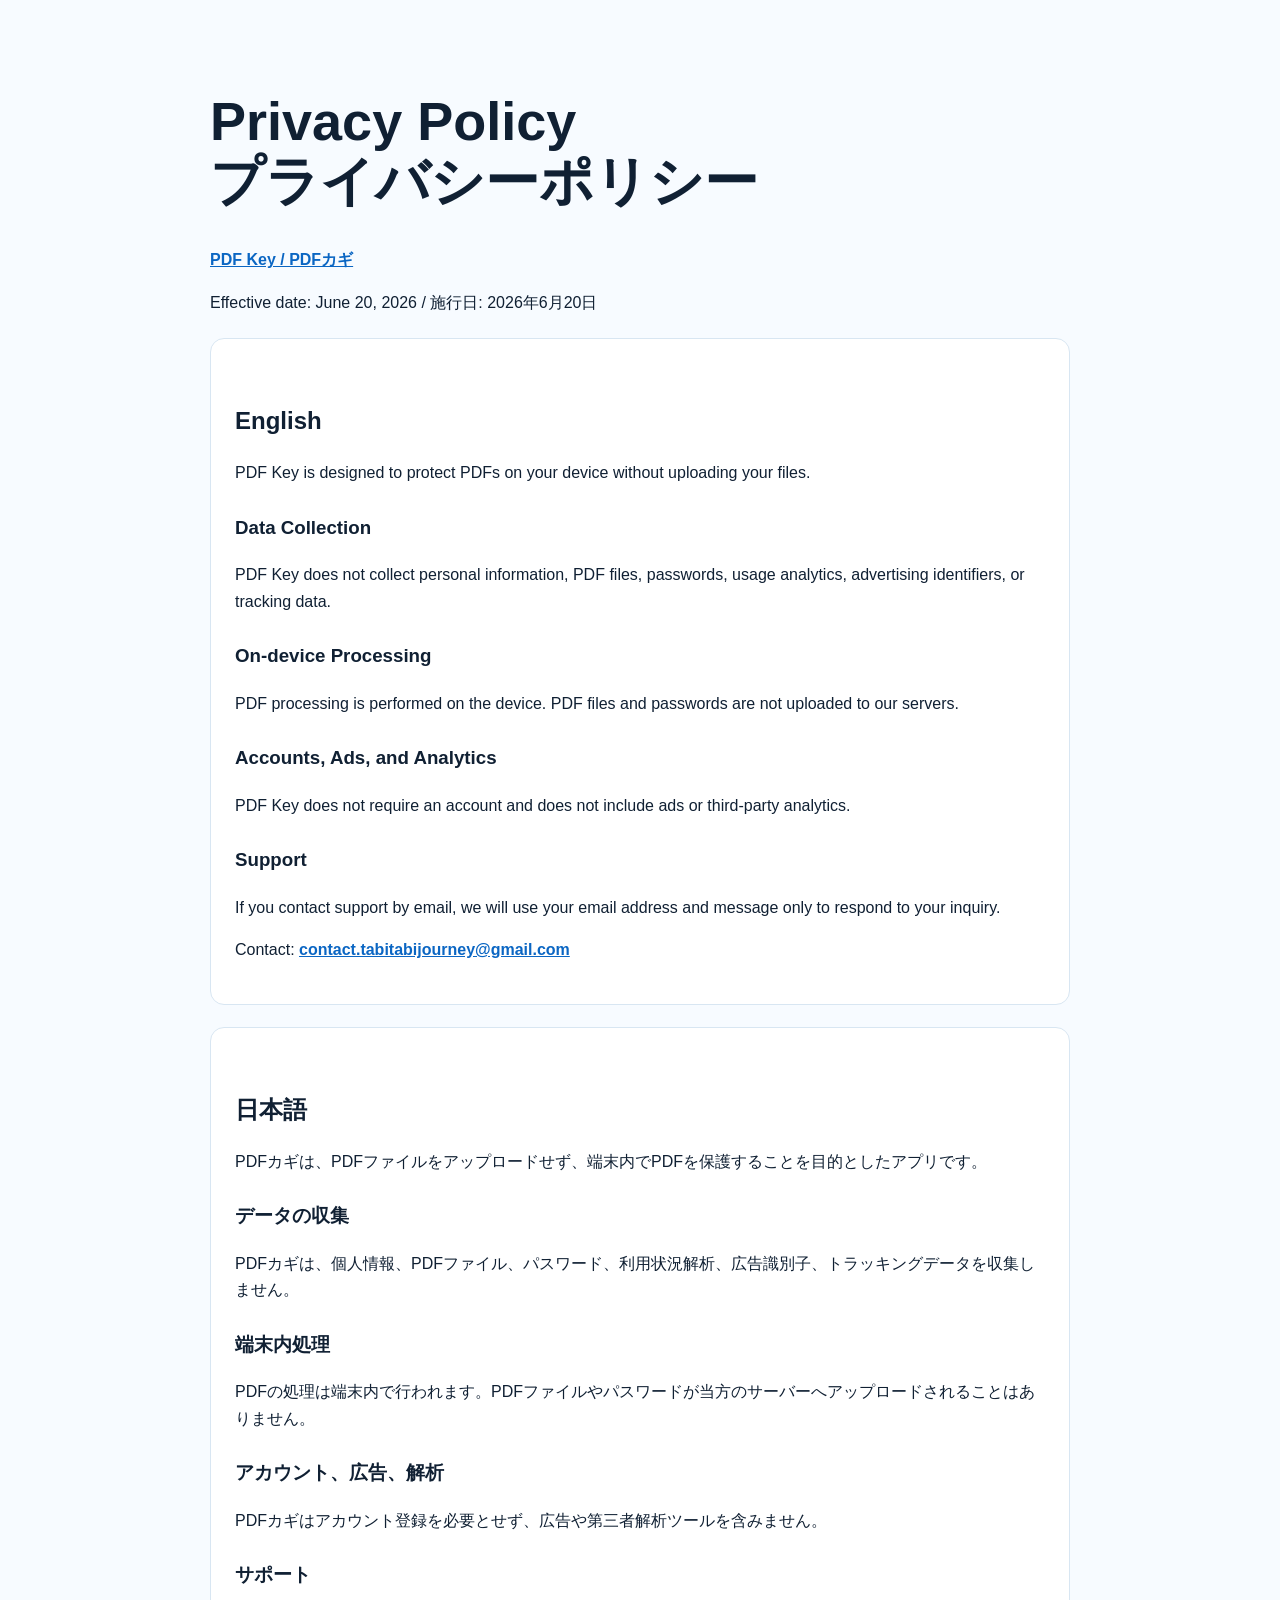
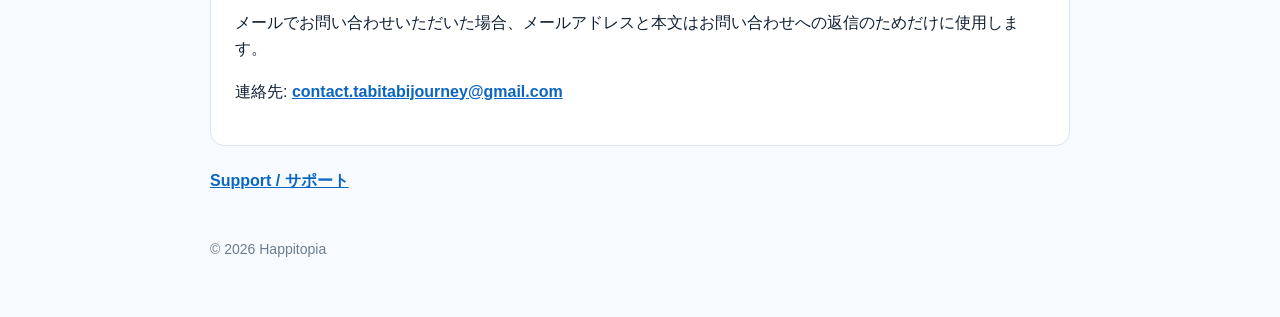
==== privacy.html @ 1fb934d4 "Create privacy.html" ====
<!doctype html>
<html lang="en">
<head>
  <meta charset="utf-8">
  <meta name="viewport" content="width=device-width, initial-scale=1">
  <title>PDF Key Privacy Policy / PDFカギ プライバシーポリシー</title>
  <style>
    body { margin: 0; font-family: -apple-system, BlinkMacSystemFont, "Segoe UI", sans-serif; color: #102033; background: #f7fbff; line-height: 1.65; }
    main { max-width: 860px; margin: 0 auto; padding: 56px 22px; }
    h1 { font-size: clamp(32px, 6vw, 54px); line-height: 1.1; }
    h2 { margin-top: 38px; }
    h3 { margin-top: 26px; }
    .card { background: #fff; border: 1px solid #d8e6f2; border-radius: 14px; padding: 24px; margin: 22px 0; }
    a { color: #0b66c3; font-weight: 600; }
    footer { margin-top: 44px; color: #6b7c8f; font-size: 14px; }
  </style>
</head>
<body>
<main>
  <h1>Privacy Policy<br>プライバシーポリシー</h1>
  <p><a href="index.html">PDF Key / PDFカギ</a></p>
  <p>Effective date: June 20, 2026 / 施行日: 2026年6月20日</p>

  <section class="card">
    <h2>English</h2>
    <p>PDF Key is designed to protect PDFs on your device without uploading your files.</p>
    <h3>Data Collection</h3>
    <p>PDF Key does not collect personal information, PDF files, passwords, usage analytics, advertising identifiers, or tracking data.</p>
    <h3>On-device Processing</h3>
    <p>PDF processing is performed on the device. PDF files and passwords are not uploaded to our servers.</p>
    <h3>Accounts, Ads, and Analytics</h3>
    <p>PDF Key does not require an account and does not include ads or third-party analytics.</p>
    <h3>Support</h3>
    <p>If you contact support by email, we will use your email address and message only to respond to your inquiry.</p>
    <p>Contact: <a href="mailto:contact.tabitabijourney@gmail.com">contact.tabitabijourney@gmail.com</a></p>
  </section>

  <section class="card">
    <h2>日本語</h2>
    <p>PDFカギは、PDFファイルをアップロードせず、端末内でPDFを保護することを目的としたアプリです。</p>
    <h3>データの収集</h3>
    <p>PDFカギは、個人情報、PDFファイル、パスワード、利用状況解析、広告識別子、トラッキングデータを収集しません。</p>
    <h3>端末内処理</h3>
    <p>PDFの処理は端末内で行われます。PDFファイルやパスワードが当方のサーバーへアップロードされることはありません。</p>
    <h3>アカウント、広告、解析</h3>
    <p>PDFカギはアカウント登録を必要とせず、広告や第三者解析ツールを含みません。</p>
    <h3>サポート</h3>
    <p>メールでお問い合わせいただいた場合、メールアドレスと本文はお問い合わせへの返信のためだけに使用します。</p>
    <p>連絡先: <a href="mailto:contact.tabitabijourney@gmail.com">contact.tabitabijourney@gmail.com</a></p>
  </section>

  <p><a href="support.html">Support / サポート</a></p>
  <footer>© 2026 Happitopia</footer>
</main>
</body>
</html>
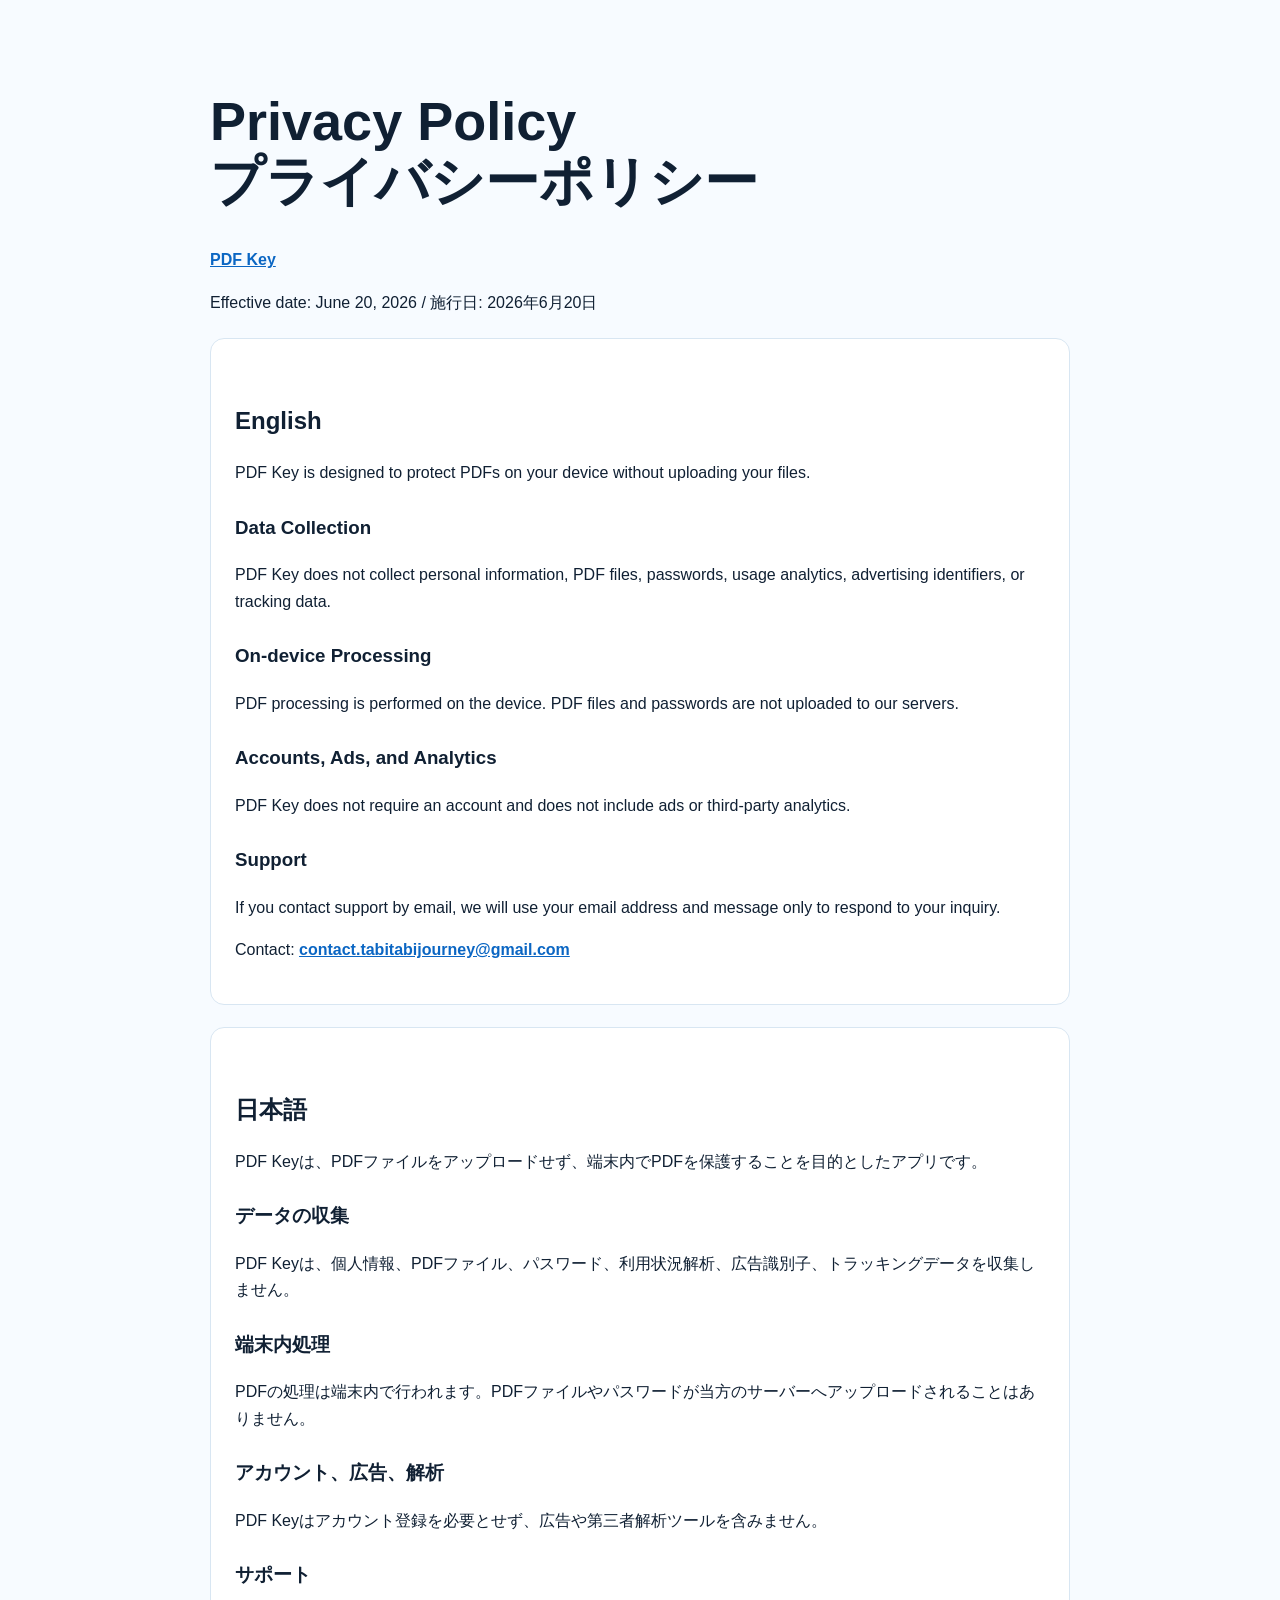
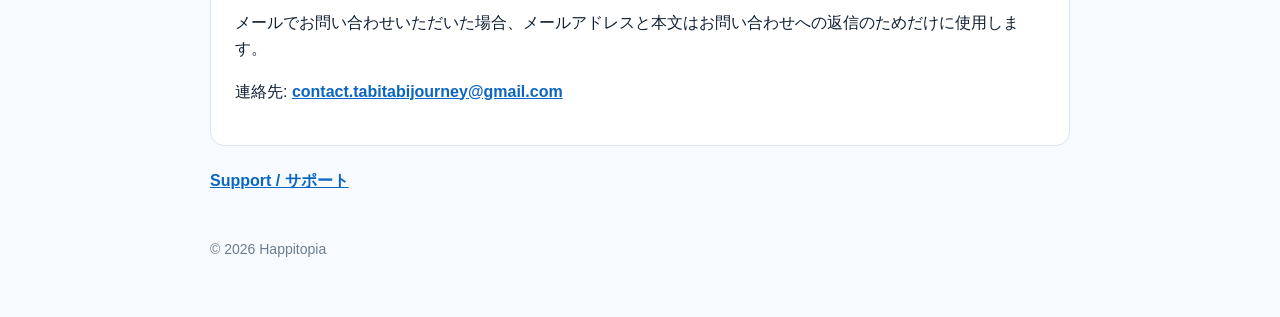
==== commit ac127c51: "Use PDF Key on privacy page" ====
--- a/privacy.html
+++ b/privacy.html
@@ -3,7 +3,7 @@
 <head>
   <meta charset="utf-8">
   <meta name="viewport" content="width=device-width, initial-scale=1">
-  <title>PDF Key Privacy Policy / PDFカギ プライバシーポリシー</title>
+  <title>PDF Key Privacy Policy / プライバシーポリシー</title>
   <style>
     body { margin: 0; font-family: -apple-system, BlinkMacSystemFont, "Segoe UI", sans-serif; color: #102033; background: #f7fbff; line-height: 1.65; }
     main { max-width: 860px; margin: 0 auto; padding: 56px 22px; }
@@ -18,7 +18,7 @@
 <body>
 <main>
   <h1>Privacy Policy<br>プライバシーポリシー</h1>
-  <p><a href="index.html">PDF Key / PDFカギ</a></p>
+  <p><a href="index.html">PDF Key</a></p>
   <p>Effective date: June 20, 2026 / 施行日: 2026年6月20日</p>
 
   <section class="card">
@@ -37,13 +37,13 @@
 
   <section class="card">
     <h2>日本語</h2>
-    <p>PDFカギは、PDFファイルをアップロードせず、端末内でPDFを保護することを目的としたアプリです。</p>
+    <p>PDF Keyは、PDFファイルをアップロードせず、端末内でPDFを保護することを目的としたアプリです。</p>
     <h3>データの収集</h3>
-    <p>PDFカギは、個人情報、PDFファイル、パスワード、利用状況解析、広告識別子、トラッキングデータを収集しません。</p>
+    <p>PDF Keyは、個人情報、PDFファイル、パスワード、利用状況解析、広告識別子、トラッキングデータを収集しません。</p>
     <h3>端末内処理</h3>
     <p>PDFの処理は端末内で行われます。PDFファイルやパスワードが当方のサーバーへアップロードされることはありません。</p>
     <h3>アカウント、広告、解析</h3>
-    <p>PDFカギはアカウント登録を必要とせず、広告や第三者解析ツールを含みません。</p>
+    <p>PDF Keyはアカウント登録を必要とせず、広告や第三者解析ツールを含みません。</p>
     <h3>サポート</h3>
     <p>メールでお問い合わせいただいた場合、メールアドレスと本文はお問い合わせへの返信のためだけに使用します。</p>
     <p>連絡先: <a href="mailto:contact.tabitabijourney@gmail.com">contact.tabitabijourney@gmail.com</a></p>
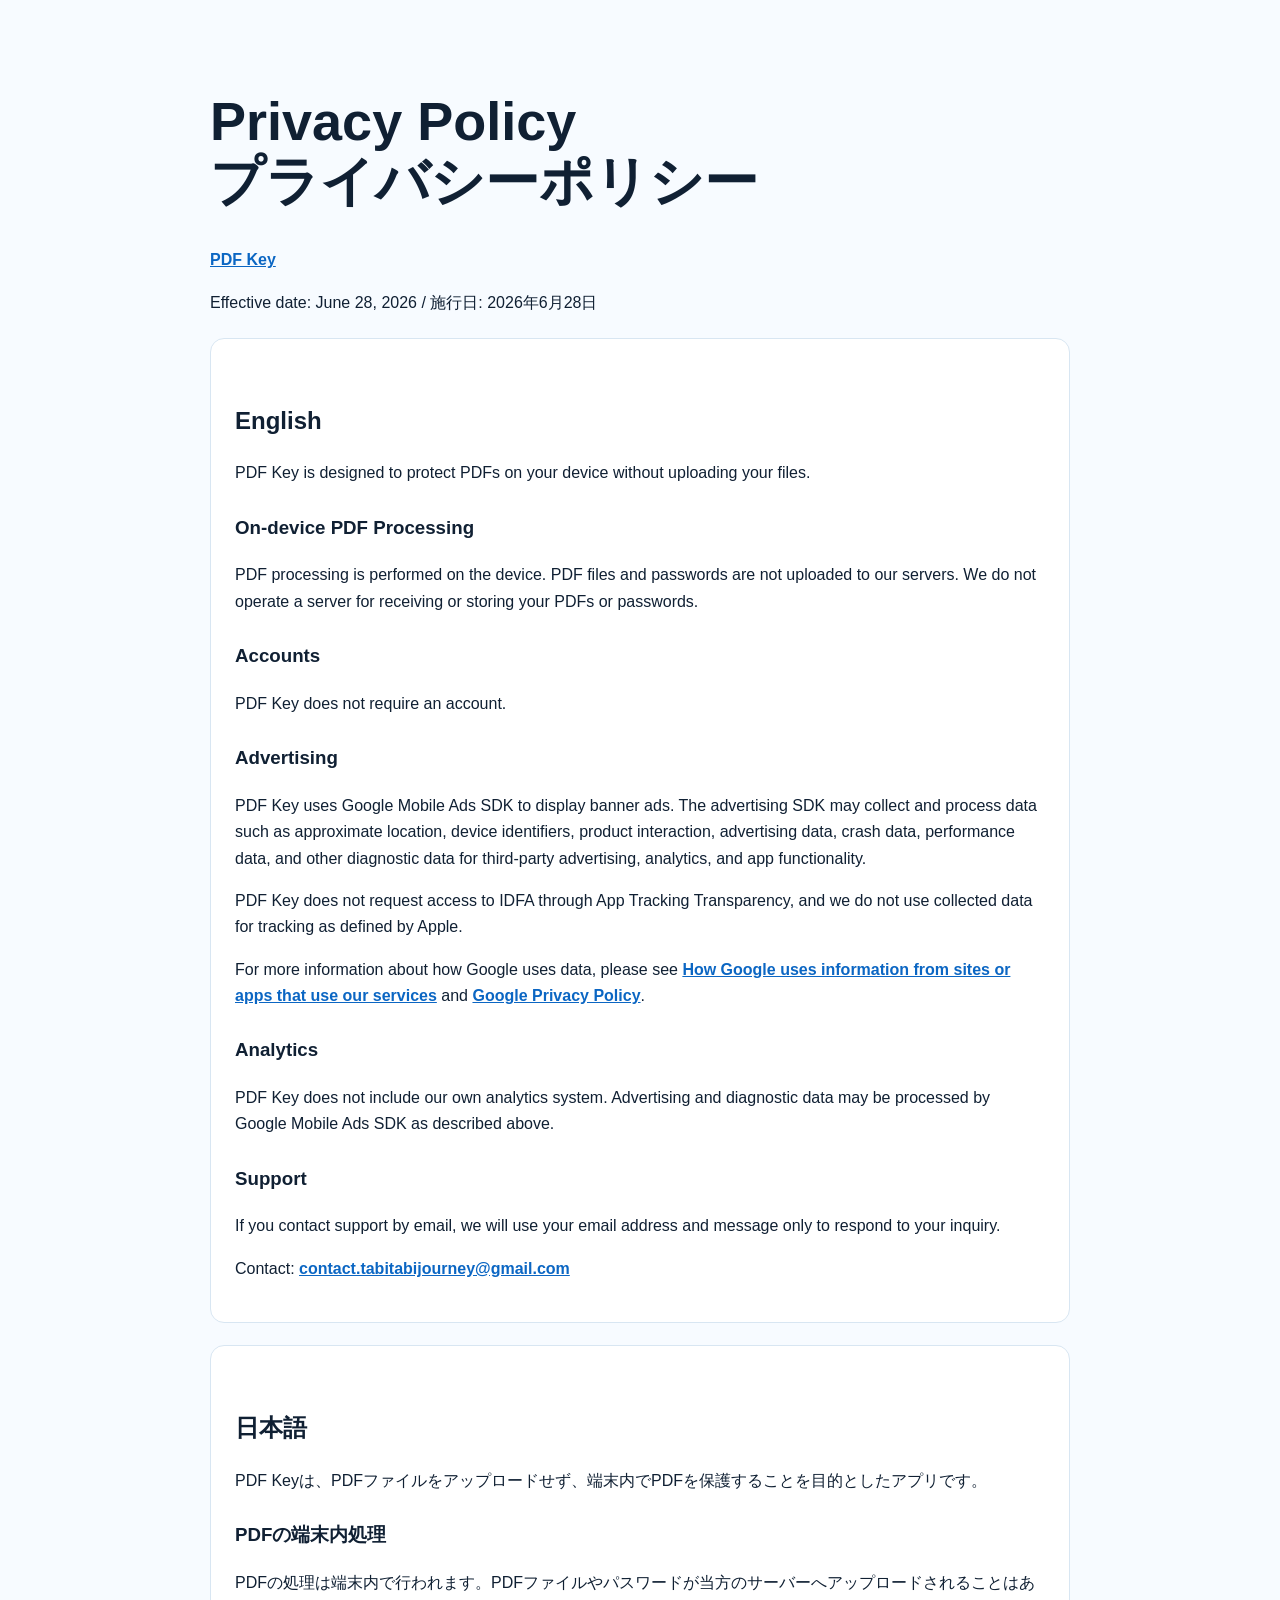
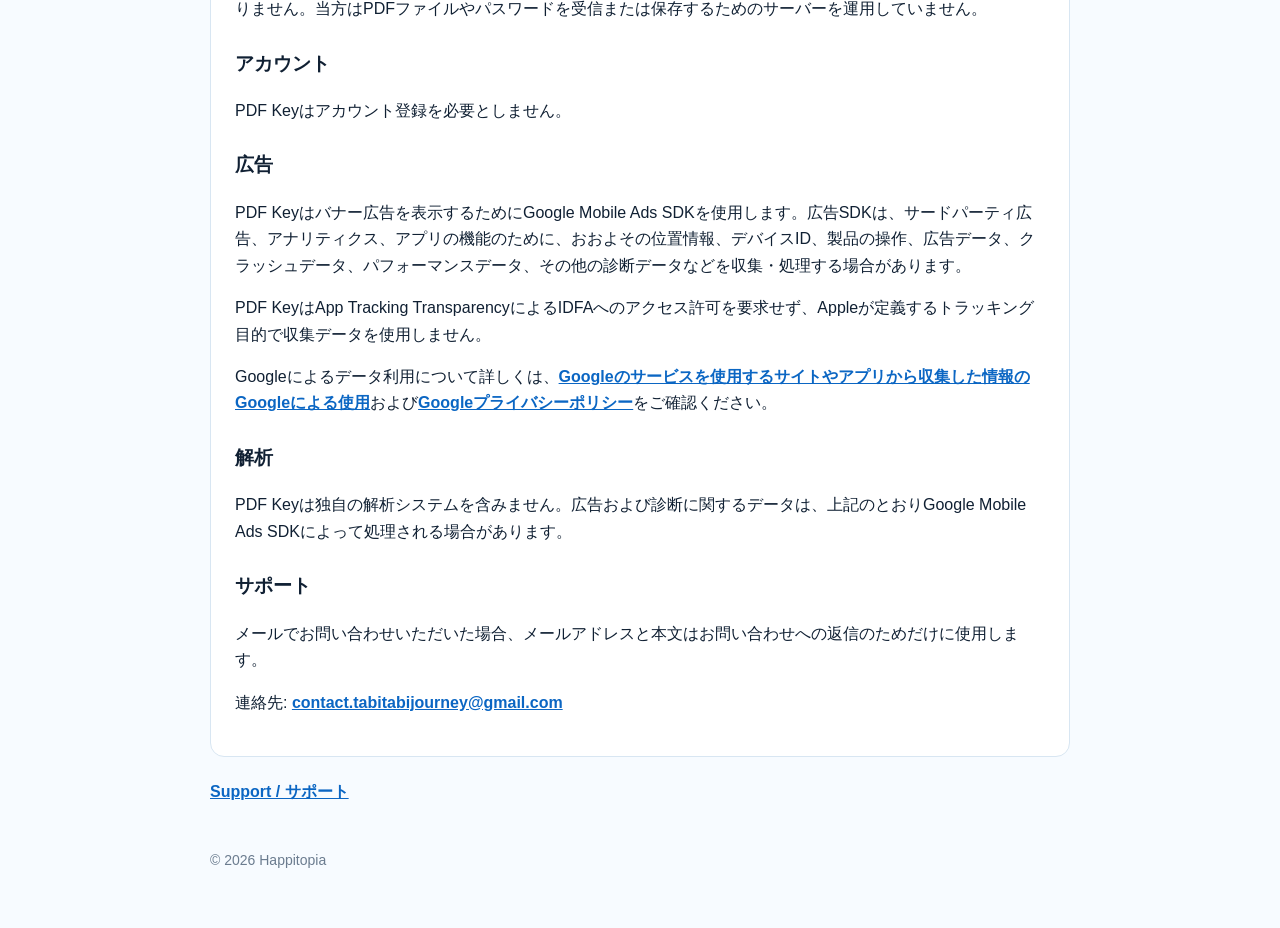
==== commit 88794f6a: "Update privacy policy for adsUpdate privacy.html" ====
--- a/privacy.html
+++ b/privacy.html
@@ -19,17 +19,26 @@
 <main>
   <h1>Privacy Policy<br>プライバシーポリシー</h1>
   <p><a href="index.html">PDF Key</a></p>
-  <p>Effective date: June 20, 2026 / 施行日: 2026年6月20日</p>
+  <p>Effective date: June 28, 2026 / 施行日: 2026年6月28日</p>
 
   <section class="card">
     <h2>English</h2>
     <p>PDF Key is designed to protect PDFs on your device without uploading your files.</p>
-    <h3>Data Collection</h3>
-    <p>PDF Key does not collect personal information, PDF files, passwords, usage analytics, advertising identifiers, or tracking data.</p>
-    <h3>On-device Processing</h3>
-    <p>PDF processing is performed on the device. PDF files and passwords are not uploaded to our servers.</p>
-    <h3>Accounts, Ads, and Analytics</h3>
-    <p>PDF Key does not require an account and does not include ads or third-party analytics.</p>
+
+    <h3>On-device PDF Processing</h3>
+    <p>PDF processing is performed on the device. PDF files and passwords are not uploaded to our servers. We do not operate a server for receiving or storing your PDFs or passwords.</p>
+
+    <h3>Accounts</h3>
+    <p>PDF Key does not require an account.</p>
+
+    <h3>Advertising</h3>
+    <p>PDF Key uses Google Mobile Ads SDK to display banner ads. The advertising SDK may collect and process data such as approximate location, device identifiers, product interaction, advertising data, crash data, performance data, and other diagnostic data for third-party advertising, analytics, and app functionality.</p>
+    <p>PDF Key does not request access to IDFA through App Tracking Transparency, and we do not use collected data for tracking as defined by Apple.</p>
+    <p>For more information about how Google uses data, please see <a href="https://policies.google.com/technologies/partner-sites">How Google uses information from sites or apps that use our services</a> and <a href="https://policies.google.com/privacy">Google Privacy Policy</a>.</p>
+
+    <h3>Analytics</h3>
+    <p>PDF Key does not include our own analytics system. Advertising and diagnostic data may be processed by Google Mobile Ads SDK as described above.</p>
+
     <h3>Support</h3>
     <p>If you contact support by email, we will use your email address and message only to respond to your inquiry.</p>
     <p>Contact: <a href="mailto:contact.tabitabijourney@gmail.com">contact.tabitabijourney@gmail.com</a></p>
@@ -38,12 +47,21 @@
   <section class="card">
     <h2>日本語</h2>
     <p>PDF Keyは、PDFファイルをアップロードせず、端末内でPDFを保護することを目的としたアプリです。</p>
-    <h3>データの収集</h3>
-    <p>PDF Keyは、個人情報、PDFファイル、パスワード、利用状況解析、広告識別子、トラッキングデータを収集しません。</p>
-    <h3>端末内処理</h3>
-    <p>PDFの処理は端末内で行われます。PDFファイルやパスワードが当方のサーバーへアップロードされることはありません。</p>
-    <h3>アカウント、広告、解析</h3>
-    <p>PDF Keyはアカウント登録を必要とせず、広告や第三者解析ツールを含みません。</p>
+
+    <h3>PDFの端末内処理</h3>
+    <p>PDFの処理は端末内で行われます。PDFファイルやパスワードが当方のサーバーへアップロードされることはありません。当方はPDFファイルやパスワードを受信または保存するためのサーバーを運用していません。</p>
+
+    <h3>アカウント</h3>
+    <p>PDF Keyはアカウント登録を必要としません。</p>
+
+    <h3>広告</h3>
+    <p>PDF Keyはバナー広告を表示するためにGoogle Mobile Ads SDKを使用します。広告SDKは、サードパーティ広告、アナリティクス、アプリの機能のために、おおよその位置情報、デバイスID、製品の操作、広告データ、クラッシュデータ、パフォーマンスデータ、その他の診断データなどを収集・処理する場合があります。</p>
+    <p>PDF KeyはApp Tracking TransparencyによるIDFAへのアクセス許可を要求せず、Appleが定義するトラッキング目的で収集データを使用しません。</p>
+    <p>Googleによるデータ利用について詳しくは、<a href="https://policies.google.com/technologies/partner-sites">Googleのサービスを使用するサイトやアプリから収集した情報のGoogleによる使用</a>および<a href="https://policies.google.com/privacy">Googleプライバシーポリシー</a>をご確認ください。</p>
+
+    <h3>解析</h3>
+    <p>PDF Keyは独自の解析システムを含みません。広告および診断に関するデータは、上記のとおりGoogle Mobile Ads SDKによって処理される場合があります。</p>
+
     <h3>サポート</h3>
     <p>メールでお問い合わせいただいた場合、メールアドレスと本文はお問い合わせへの返信のためだけに使用します。</p>
     <p>連絡先: <a href="mailto:contact.tabitabijourney@gmail.com">contact.tabitabijourney@gmail.com</a></p>
